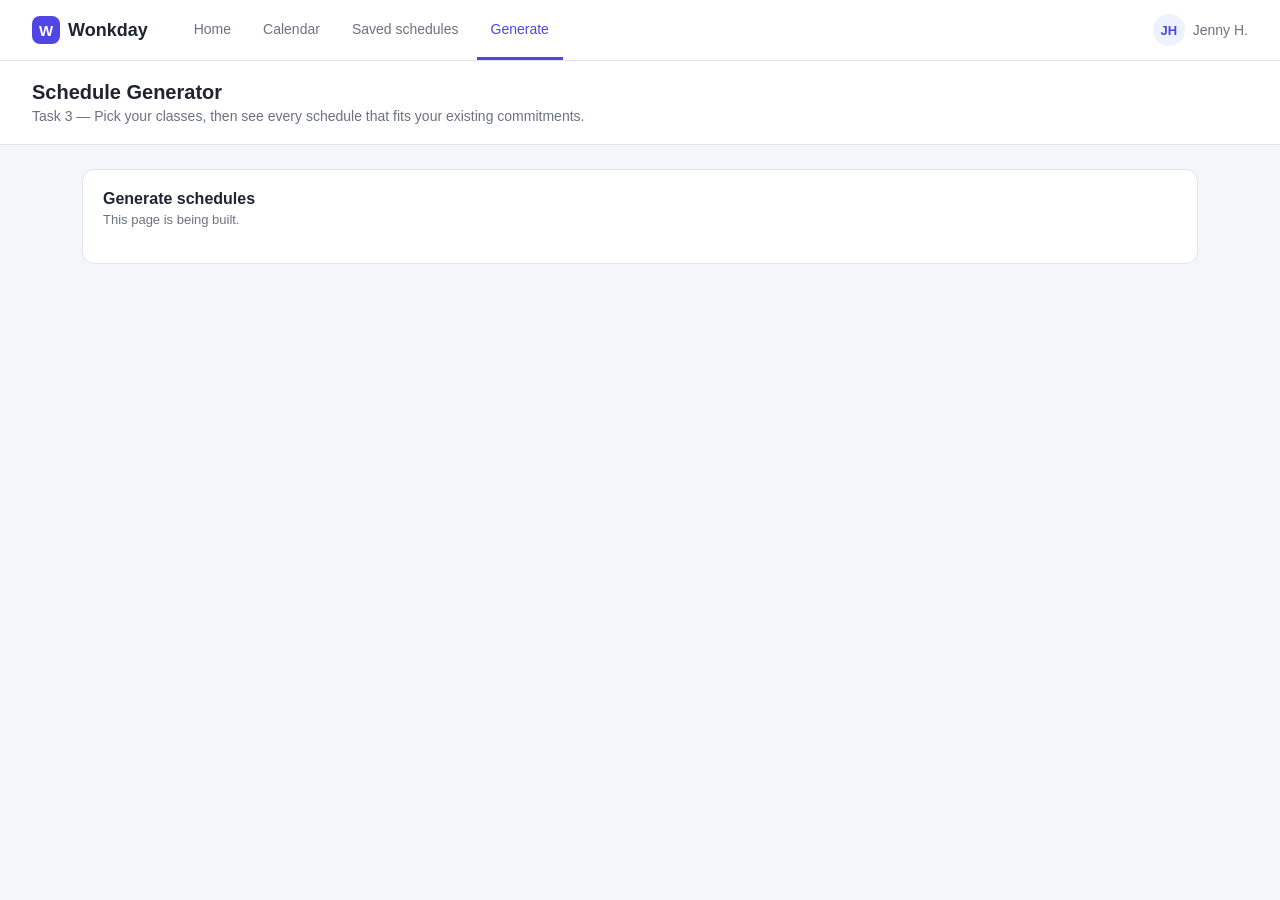
==== generate.html @ 678dd510 "first commit" ====
<!DOCTYPE html>
<html lang="en">
<head>
<meta charset="UTF-8" />
<meta name="viewport" content="width=device-width, initial-scale=1.0" />
<title>Generate · Wonkday</title>
<link rel="stylesheet" href="css/app.css" />
</head>
<body>

<nav class="app-nav" aria-label="Main">
  <div class="inner">
    <a class="brand" href="index.html"><span class="logo">W</span>Wonkday</a>
    <div class="links">
      <a href="index.html">Home</a>
      <a href="calendar.html">Calendar</a>
      <a href="schedules.html">Saved schedules</a>
      <a href="generate.html" aria-current="page">Generate</a>
    </div>
    <div class="user"><span class="avatar">JH</span>Jenny H.</div>
  </div>
</nav>

<header class="page-header">
  <h1>Schedule Generator</h1>
  <p>Task 3 — Pick your classes, then see every schedule that fits your existing commitments.</p>
</header>

<main class="page">
  <section class="panel">
    <h2>Generate schedules</h2>
    <p class="sub">This page is being built.</p>
  </section>
</main>

<script src="js/store.js"></script>
</body>
</html>
---- css/app.css ----
:root {
  --bg: #f5f6fa;
  --panel: #ffffff;
  --border: #e1e4ea;
  --text: #1f2430;
  --muted: #6b7280;
  --accent: #4f46e5;
  --accent-dark: #4338ca;
  --accent-light: #eef2ff;
  --class-color: #4f46e5;
  --work-color: #0f9d58;
  --commit-color: #e8871e;
  --candidate-color: #7c3aed;
  --danger: #dc2626;
  --danger-light: #fee2e2;
  --success: #15803d;
  --success-light: #dcfce7;
}

* { box-sizing: border-box; }

body {
  margin: 0;
  font-family: -apple-system, BlinkMacSystemFont, "Segoe UI", Roboto, Helvetica, Arial, sans-serif;
  background: var(--bg);
  color: var(--text);
}

.app-nav {
  background: var(--panel);
  border-bottom: 1px solid var(--border);
  position: sticky;
  top: 0;
  z-index: 20;
}
.app-nav .inner {
  padding: 0 32px;
  display: flex;
  align-items: center;
  gap: 32px;
  height: 60px;
}
.app-nav .brand {
  display: flex;
  align-items: center;
  gap: 8px;
  font-weight: 700;
  font-size: 18px;
  color: var(--text);
  text-decoration: none;
}
.app-nav .brand .logo {
  width: 28px;
  height: 28px;
  border-radius: 8px;
  background: var(--accent);
  color: #fff;
  display: inline-flex;
  align-items: center;
  justify-content: center;
  font-size: 15px;
}
.app-nav .links { display: flex; gap: 4px; height: 100%; }
.app-nav .links a {
  display: flex;
  align-items: center;
  padding: 0 14px;
  color: var(--muted);
  text-decoration: none;
  font-size: 14px;
  font-weight: 500;
  border-bottom: 3px solid transparent;
}
.app-nav .links a:hover { color: var(--text); }
.app-nav .links a[aria-current="page"] {
  color: var(--accent);
  border-bottom-color: var(--accent);
}
.app-nav .user {
  margin-left: auto;
  display: flex;
  align-items: center;
  gap: 8px;
  font-size: 14px;
  color: var(--muted);
}
.app-nav .user .avatar {
  width: 32px;
  height: 32px;
  border-radius: 50%;
  background: var(--accent-light);
  color: var(--accent);
  font-weight: 700;
  font-size: 13px;
  display: inline-flex;
  align-items: center;
  justify-content: center;
}

.page-header {
  background: var(--panel);
  border-bottom: 1px solid var(--border);
  padding: 20px 32px;
}
.page-header h1 { margin: 0 0 4px; font-size: 20px; }
.page-header p { margin: 0; color: var(--muted); font-size: 14px; }

.page {
  max-width: 1180px;
  margin: 0 auto;
  padding: 24px 32px 64px;
}

.panel {
  background: var(--panel);
  border: 1px solid var(--border);
  border-radius: 12px;
  padding: 20px;
}
.panel h2 { margin: 0 0 4px; font-size: 16px; }
.panel .sub { margin: 0 0 16px; font-size: 13px; color: var(--muted); }

.btn {
  display: inline-flex;
  align-items: center;
  justify-content: center;
  padding: 10px 14px;
  border-radius: 8px;
  font-size: 14px;
  font-weight: 600;
  cursor: pointer;
  border: none;
  text-decoration: none;
  font-family: inherit;
  background: var(--accent);
  color: #fff;
}
.btn:hover { background: var(--accent-dark); }

.legend { display: flex; gap: 16px; margin-top: 12px; font-size: 12px; color: var(--muted); flex-wrap: wrap; }
.legend span { display: inline-flex; align-items: center; gap: 6px; }
.swatch { width: 10px; height: 10px; border-radius: 3px; display: inline-block; }

.toast {
  position: fixed;
  left: 50%;
  bottom: 28px;
  transform: translateX(-50%) translateY(20px);
  background: var(--text);
  color: #fff;
  padding: 12px 20px;
  border-radius: 10px;
  font-size: 14px;
  opacity: 0;
  pointer-events: none;
  transition: opacity 0.2s, transform 0.2s;
  z-index: 50;
}
.toast.show { opacity: 1; transform: translateX(-50%) translateY(0); }
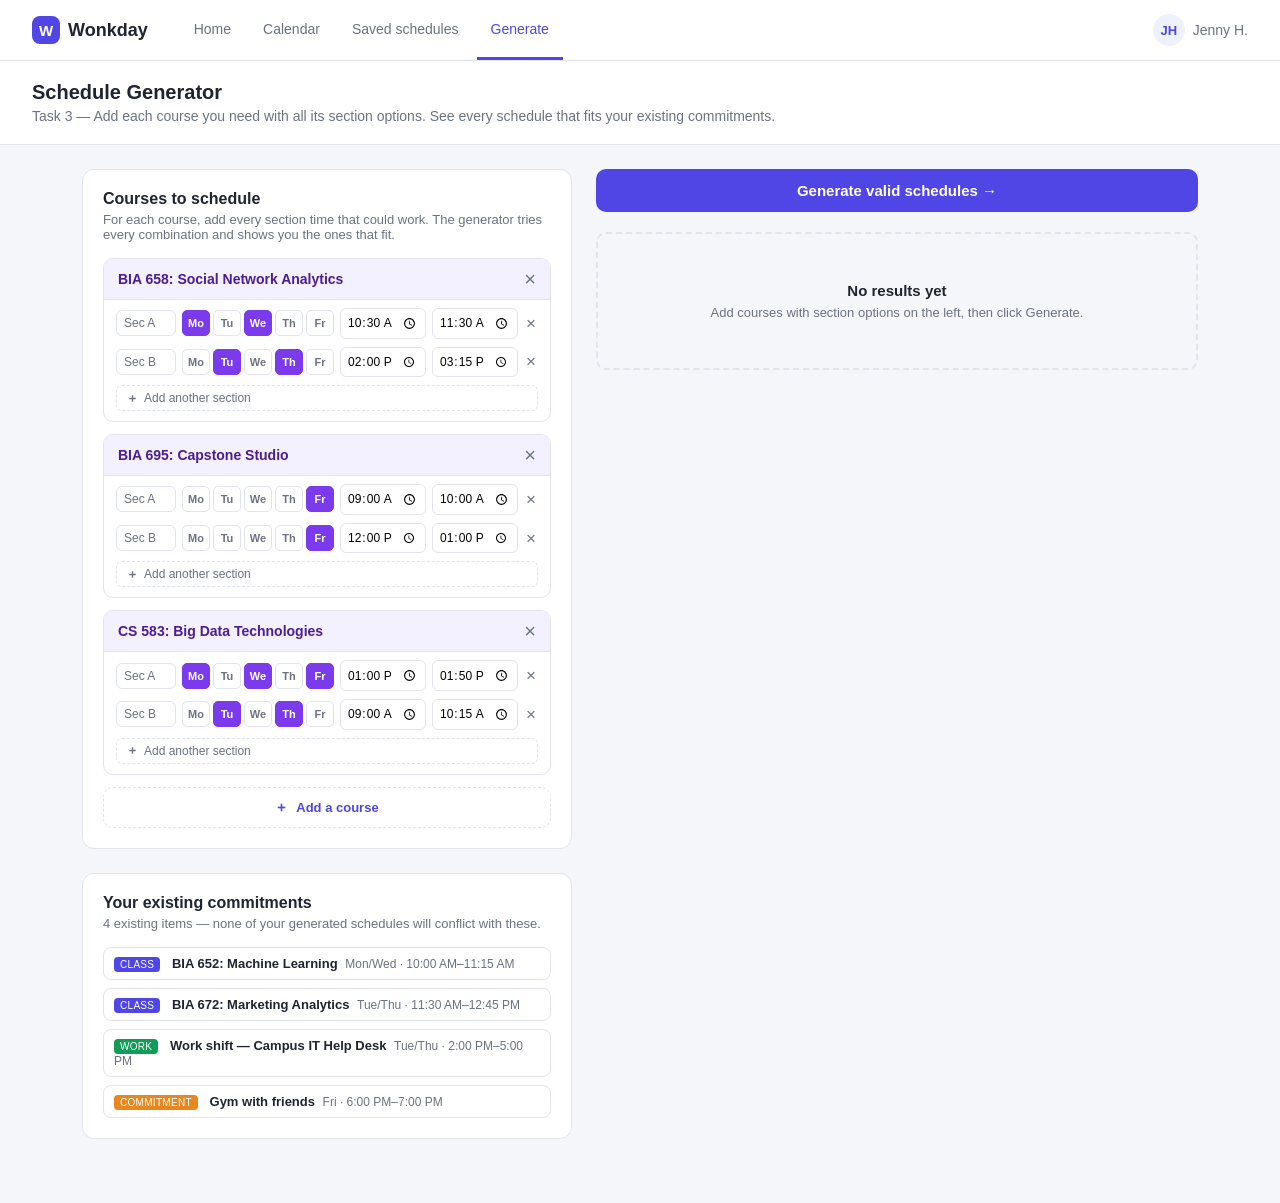
==== commit 9393cb27: "Enhance course scheduling layout and functionality Added CSS styles for layout and course management" ====
--- a/generate.html
+++ b/generate.html
@@ -5,6 +5,286 @@
 <meta name="viewport" content="width=device-width, initial-scale=1.0" />
 <title>Generate · Wonkday</title>
 <link rel="stylesheet" href="css/app.css" />
+<style>
+  .gen-layout {
+    display: grid;
+    grid-template-columns: 1.1fr 1.4fr;
+    gap: 24px;
+    align-items: start;
+  }
+  @media (max-width: 900px) { .gen-layout { grid-template-columns: 1fr; } }
+
+  /* ── Course cards ── */
+  .course-card {
+    border: 1px solid var(--border);
+    border-radius: 10px;
+    overflow: hidden;
+    margin-bottom: 12px;
+  }
+  .course-head {
+    display: flex;
+    align-items: center;
+    gap: 10px;
+    padding: 10px 12px;
+    background: #f3f0ff;
+    border-bottom: 1px solid var(--border);
+  }
+  .course-head input[type="text"] {
+    flex: 1;
+    border: none;
+    background: transparent;
+    font-size: 14px;
+    font-weight: 600;
+    color: #4c1d95;
+    outline: none;
+    min-width: 0;
+  }
+  .course-head .remove-course {
+    background: none;
+    border: none;
+    cursor: pointer;
+    color: var(--muted);
+    font-size: 20px;
+    padding: 0 2px;
+    line-height: 1;
+  }
+  .course-head .remove-course:hover { color: var(--danger); }
+
+  .sections-area { padding: 8px 12px 10px; }
+
+  .section-row {
+    display: grid;
+    grid-template-columns: 60px 1fr auto auto auto;
+    gap: 6px;
+    align-items: center;
+    margin-bottom: 8px;
+  }
+  .sec-label {
+    border: 1px solid var(--border);
+    border-radius: 6px;
+    padding: 5px 7px;
+    font-size: 12px;
+    font-family: inherit;
+    color: var(--muted);
+    width: 100%;
+  }
+  .days-wrap { display: flex; gap: 3px; }
+  .day-btn {
+    width: 28px;
+    height: 26px;
+    border-radius: 5px;
+    border: 1px solid var(--border);
+    background: #fff;
+    font-size: 11px;
+    font-weight: 600;
+    cursor: pointer;
+    color: var(--muted);
+    padding: 0;
+  }
+  .day-btn.on { background: var(--candidate-color); color: #fff; border-color: var(--candidate-color); }
+  input[type="time"] {
+    border: 1px solid var(--border);
+    border-radius: 6px;
+    padding: 5px 6px;
+    font-size: 12px;
+    font-family: inherit;
+    width: 86px;
+  }
+  .remove-sec {
+    background: none;
+    border: none;
+    cursor: pointer;
+    color: var(--muted);
+    font-size: 17px;
+    padding: 0 2px;
+    line-height: 1;
+  }
+  .remove-sec:hover { color: var(--danger); }
+
+  .add-sec-btn {
+    display: flex;
+    align-items: center;
+    gap: 6px;
+    background: none;
+    border: 1px dashed var(--border);
+    border-radius: 6px;
+    padding: 5px 10px;
+    font-size: 12px;
+    color: var(--muted);
+    cursor: pointer;
+    width: 100%;
+    margin-top: 2px;
+    font-family: inherit;
+  }
+  .add-sec-btn:hover { border-color: var(--candidate-color); color: var(--candidate-color); }
+
+  .add-course-btn {
+    display: flex;
+    align-items: center;
+    justify-content: center;
+    gap: 8px;
+    background: none;
+    border: 1px dashed var(--border);
+    border-radius: 10px;
+    padding: 12px;
+    font-size: 13px;
+    font-weight: 600;
+    color: var(--accent);
+    cursor: pointer;
+    width: 100%;
+    font-family: inherit;
+    margin-top: 4px;
+  }
+  .add-course-btn:hover { background: var(--accent-light); border-color: var(--accent); }
+
+  /* ── Commitments list ── */
+  .item-row {
+    display: flex;
+    align-items: center;
+    justify-content: space-between;
+    gap: 12px;
+    border: 1px solid var(--border);
+    border-radius: 8px;
+    padding: 8px 10px;
+    font-size: 13px;
+    margin-top: 8px;
+  }
+  .tag {
+    font-size: 10px;
+    text-transform: uppercase;
+    letter-spacing: 0.03em;
+    padding: 2px 6px;
+    border-radius: 4px;
+    color: #fff;
+    margin-right: 8px;
+  }
+  .tag.class      { background: var(--class-color); }
+  .tag.work       { background: var(--work-color); }
+  .tag.commitment { background: var(--commit-color); }
+  .meta { color: var(--muted); font-size: 12px; margin-left: 4px; }
+
+  /* ── Generate button ── */
+  .gen-btn {
+    width: 100%;
+    padding: 13px;
+    background: var(--accent);
+    color: #fff;
+    border: none;
+    border-radius: 10px;
+    font-size: 15px;
+    font-weight: 700;
+    cursor: pointer;
+    margin-bottom: 20px;
+    font-family: inherit;
+  }
+  .gen-btn:hover { background: var(--accent-dark); }
+
+  /* ── Results ── */
+  .result-count {
+    font-size: 13px;
+    font-weight: 600;
+    color: var(--muted);
+    margin-bottom: 12px;
+  }
+  .ok-label  { color: var(--success); }
+  .bad-label { color: var(--danger); }
+
+  .result-card {
+    border: 1px solid var(--border);
+    border-radius: 10px;
+    overflow: hidden;
+    margin-bottom: 14px;
+  }
+  .result-head {
+    display: flex;
+    align-items: center;
+    justify-content: space-between;
+    padding: 9px 14px;
+    background: #f3f0ff;
+    border-bottom: 1px solid var(--border);
+    font-size: 13px;
+    font-weight: 600;
+    color: #4c1d95;
+  }
+  .result-body { padding: 12px 14px; }
+
+  /* Mini grid */
+  .mini-wrap { overflow-x: auto; margin-bottom: 10px; }
+  .mini-grid {
+    display: grid;
+    grid-template-columns: 44px repeat(5, 1fr);
+    min-width: 460px;
+    border: 1px solid var(--border);
+    border-radius: 6px;
+    overflow: hidden;
+    position: relative;
+  }
+  .mhead {
+    background: #fafbfc;
+    font-size: 11px;
+    font-weight: 600;
+    text-align: center;
+    padding: 5px 2px;
+    border-bottom: 1px solid var(--border);
+    border-left: 1px solid var(--border);
+    color: var(--muted);
+  }
+  .mhead.corner { border-left: none; }
+  .mtime {
+    font-size: 10px;
+    color: var(--muted);
+    text-align: right;
+    padding: 1px 4px 0 0;
+    border-top: 1px solid #f0f1f4;
+    position: relative;
+    top: -5px;
+  }
+  .mcell {
+    border-left: 1px solid var(--border);
+    border-top: 1px solid #f0f1f4;
+    height: 16px;
+    position: relative;
+  }
+  .mblock {
+    position: absolute;
+    border-radius: 4px;
+    padding: 2px 4px;
+    font-size: 10px;
+    line-height: 1.2;
+    color: #fff;
+    overflow: hidden;
+    white-space: nowrap;
+    text-overflow: ellipsis;
+  }
+  .mblock.candidate   { background: var(--candidate-color); }
+  .mblock.class       { background: var(--class-color); }
+  .mblock.work        { background: var(--work-color); }
+  .mblock.commitment  { background: var(--commit-color); }
+
+  .sec-rows { display: flex; flex-direction: column; gap: 4px; }
+  .sec-row-item {
+    display: flex;
+    align-items: center;
+    gap: 8px;
+    font-size: 12px;
+  }
+  .sec-row-item .cname { font-weight: 600; flex: 1; white-space: nowrap; overflow: hidden; text-overflow: ellipsis; }
+  .sec-row-item .ctime { color: var(--muted); white-space: nowrap; }
+
+  .empty-state {
+    border: 2px dashed var(--border);
+    border-radius: 10px;
+    padding: 48px 24px;
+    text-align: center;
+    color: var(--muted);
+    font-size: 13px;
+  }
+  .empty-state strong { display: block; color: var(--text); font-size: 15px; margin-bottom: 6px; }
+
+  .legend { display: flex; gap: 14px; margin-top: 10px; font-size: 12px; color: var(--muted); flex-wrap: wrap; }
+  .legend span { display: inline-flex; align-items: center; gap: 5px; }
+  .swatch { width: 10px; height: 10px; border-radius: 3px; display: inline-block; flex-shrink: 0; }
+</style>
 </head>
 <body>
 
@@ -23,16 +303,336 @@
 
 <header class="page-header">
   <h1>Schedule Generator</h1>
-  <p>Task 3 — Pick your classes, then see every schedule that fits your existing commitments.</p>
+  <p>Task 3 — Add each course you need with all its section options. See every schedule that fits your existing commitments.</p>
 </header>
 
 <main class="page">
-  <section class="panel">
-    <h2>Generate schedules</h2>
-    <p class="sub">This page is being built.</p>
-  </section>
+  <div class="gen-layout">
+
+    <!-- Left: courses + existing commitments -->
+    <div>
+      <section class="panel" style="margin-bottom:24px">
+        <h2>Courses to schedule</h2>
+        <p class="sub">For each course, add every section time that could work. The generator tries every combination and shows you the ones that fit.</p>
+        <div id="courseList"></div>
+        <button class="add-course-btn" id="addCourseBtn">
+          <svg width="13" height="13" viewBox="0 0 24 24" fill="none" stroke="currentColor" stroke-width="3" aria-hidden="true"><line x1="12" y1="5" x2="12" y2="19"/><line x1="5" y1="12" x2="19" y2="12"/></svg>
+          Add a course
+        </button>
+      </section>
+
+      <section class="panel">
+        <h2>Your existing commitments</h2>
+        <p class="sub" id="commitSub"></p>
+        <div id="commitList"></div>
+      </section>
+    </div>
+
+    <!-- Right: generate + results -->
+    <div>
+      <button class="gen-btn" id="genBtn">
+        Generate valid schedules →
+      </button>
+      <div id="results">
+        <div class="empty-state">
+          <strong>No results yet</strong>
+          Add courses with section options on the left, then click Generate.
+        </div>
+      </div>
+    </div>
+
+  </div>
 </main>
 
 <script src="js/store.js"></script>
+<script>
+(() => {
+  const START_H = 8;
+  const END_H   = 21;
+  const ROW_H   = 16; // px per 30-min slot
+
+  const esc = s => String(s).replace(/[&<>"]/g, c => ({'&':'&amp;','<':'&lt;','>':'&gt;','"':'&quot;'}[c]));
+
+  let uidN = 1;
+  const uid = () => `g${uidN++}`;
+
+  // ── State ────────────────────────────────────────────────────────────
+  // courses: [ { id, name, sections: [ { id, label, days:[], start, end } ] } ]
+  let courses = [
+    {
+      id: uid(), name: "BIA 658: Social Network Analytics",
+      sections: [
+        { id: uid(), label: "Sec A", days: ["Mon","Wed"], start: "10:30", end: "11:30" },
+        { id: uid(), label: "Sec B", days: ["Tue","Thu"], start: "14:00", end: "15:15" },
+      ]
+    },
+    {
+      id: uid(), name: "BIA 695: Capstone Studio",
+      sections: [
+        { id: uid(), label: "Sec A", days: ["Fri"],        start: "09:00", end: "10:00" },
+        { id: uid(), label: "Sec B", days: ["Fri"],        start: "12:00", end: "13:00" },
+      ]
+    },
+    {
+      id: uid(), name: "CS 583: Big Data Technologies",
+      sections: [
+        { id: uid(), label: "Sec A", days: ["Mon","Wed","Fri"], start: "13:00", end: "13:50" },
+        { id: uid(), label: "Sec B", days: ["Tue","Thu"],       start: "09:00", end: "10:15" },
+      ]
+    },
+  ];
+
+  // ── Algorithm ────────────────────────────────────────────────────────
+  function generate() {
+    const existing = WonkStore.getItems();
+    const groups   = courses.map(c => c.sections);
+    if (!groups.length || groups.some(g => !g.length)) return null;
+
+    // Cartesian product
+    const all = groups.reduce(
+      (acc, grp) => acc.flatMap(combo => grp.map(s => [...combo, s])),
+      [[]]
+    );
+
+    return all.filter(combo => {
+      for (let i = 0; i < combo.length; i++) {
+        // vs. existing items
+        for (const item of existing) {
+          if (WonkStore.overlaps(combo[i], item)) return false;
+        }
+        // vs. other sections in this combo
+        for (let j = i + 1; j < combo.length; j++) {
+          if (WonkStore.overlaps(combo[i], combo[j])) return false;
+        }
+      }
+      return true;
+    });
+  }
+
+  // ── Course panel ─────────────────────────────────────────────────────
+  function renderCourses() {
+    const list = document.getElementById('courseList');
+    list.innerHTML = '';
+    courses.forEach(course => {
+      const div = document.createElement('div');
+      div.className = 'course-card';
+      div.dataset.cid = course.id;
+      div.innerHTML = `
+        <div class="course-head">
+          <input type="text" class="cname-input" value="${esc(course.name)}" placeholder="Course name" />
+          <button class="remove-course" title="Remove course">×</button>
+        </div>
+        <div class="sections-area">
+          ${course.sections.map(s => secRowHTML(course.id, s)).join('')}
+          <button class="add-sec-btn">
+            <svg width="11" height="11" viewBox="0 0 24 24" fill="none" stroke="currentColor" stroke-width="3" aria-hidden="true"><line x1="12" y1="5" x2="12" y2="19"/><line x1="5" y1="12" x2="19" y2="12"/></svg>
+            Add another section
+          </button>
+        </div>`;
+
+      // events — course-level
+      div.querySelector('.cname-input').addEventListener('input', e => {
+        course.name = e.target.value;
+      });
+      div.querySelector('.remove-course').addEventListener('click', () => {
+        courses = courses.filter(c => c.id !== course.id);
+        renderCourses();
+      });
+      div.querySelector('.add-sec-btn').addEventListener('click', () => {
+        course.sections.push({
+          id: uid(),
+          label: `Sec ${String.fromCharCode(65 + course.sections.length)}`,
+          days: [], start: '09:00', end: '10:15'
+        });
+        renderCourses();
+      });
+
+      // events — per-section
+      div.querySelectorAll('.sec-row').forEach(row => {
+        const sid = row.dataset.sid;
+        const sec = course.sections.find(s => s.id === sid);
+        if (!sec) return;
+
+        row.querySelector('.remove-sec').addEventListener('click', () => {
+          if (course.sections.length <= 1) {
+            showToast('Each course needs at least one section');
+            return;
+          }
+          course.sections = course.sections.filter(s => s.id !== sid);
+          renderCourses();
+        });
+        row.querySelector('.sec-label').addEventListener('input', e => {
+          sec.label = e.target.value;
+        });
+        row.querySelectorAll('.day-btn').forEach(btn => {
+          btn.addEventListener('click', () => {
+            const d = btn.dataset.day;
+            if (sec.days.includes(d)) sec.days = sec.days.filter(x => x !== d);
+            else sec.days.push(d);
+            btn.classList.toggle('on', sec.days.includes(d));
+          });
+        });
+        row.querySelector('.sec-start').addEventListener('change', e => { sec.start = e.target.value; });
+        row.querySelector('.sec-end'  ).addEventListener('change', e => { sec.end   = e.target.value; });
+      });
+
+      list.appendChild(div);
+    });
+  }
+
+  function secRowHTML(cid, sec) {
+    return `
+      <div class="section-row sec-row" data-sid="${sec.id}">
+        <input type="text" class="sec-label" value="${esc(sec.label)}" placeholder="Label" />
+        <div class="days-wrap">
+          ${WonkStore.DAYS.map(d =>
+            `<button type="button" class="day-btn ${sec.days.includes(d) ? 'on' : ''}" data-day="${d}">${d.slice(0,2)}</button>`
+          ).join('')}
+        </div>
+        <input type="time" class="sec-start" value="${sec.start}" />
+        <input type="time" class="sec-end"   value="${sec.end}" />
+        <button type="button" class="remove-sec" title="Remove">×</button>
+      </div>`;
+  }
+
+  // ── Commitments panel ─────────────────────────────────────────────
+  function renderCommitments() {
+    const items = WonkStore.getItems();
+    document.getElementById('commitSub').textContent =
+      `${items.length} existing item${items.length !== 1 ? 's' : ''} — none of your generated schedules will conflict with these.`;
+    document.getElementById('commitList').innerHTML = items.length
+      ? items.map(it => `
+          <div class="item-row">
+            <span>
+              <span class="tag ${it.type}">${it.type}</span>
+              <strong>${esc(it.name)}</strong>
+              <span class="meta">${it.days.join('/')} · ${WonkStore.fmtRange(it.start, it.end)}</span>
+            </span>
+          </div>`).join('')
+      : '<p class="sub" style="margin-top:8px">No commitments loaded yet.</p>';
+  }
+
+  // ── Results ──────────────────────────────────────────────────────────
+  function renderResults() {
+    const area   = document.getElementById('results');
+    const combos = generate();
+
+    if (!combos) {
+      area.innerHTML = `<div class="empty-state"><strong>Missing section info</strong>Make sure every course has at least one section with days and start/end times filled in.</div>`;
+      return;
+    }
+    if (!combos.length) {
+      area.innerHTML = `
+        <div class="result-count"><span class="bad-label">No valid schedules found.</span></div>
+        <div class="empty-state">
+          <strong>All combinations conflict</strong>
+          Try adding more section options per course, or check your existing commitments on the left.
+        </div>`;
+      showToast('No conflict-free schedules found');
+      return;
+    }
+
+    area.innerHTML = `
+      <div class="result-count">
+        <span class="ok-label">✓ ${combos.length} valid schedule${combos.length !== 1 ? 's' : ''} found</span>
+        — no conflicts with your existing commitments.
+      </div>
+      ${combos.map((combo, i) => {
+        const dayCount = new Set(combo.flatMap(s => s.days)).size;
+        return `
+          <div class="result-card">
+            <div class="result-head">
+              <span>Schedule ${i + 1} of ${combos.length}</span>
+              <span>${dayCount} day${dayCount !== 1 ? 's' : ''} with new classes</span>
+            </div>
+            <div class="result-body">
+              <div class="mini-wrap">
+                <div class="mini-grid" id="mg${i}" style="grid-template-rows:auto repeat(${(END_H-START_H)*2},${ROW_H}px);"></div>
+              </div>
+              <div class="legend">
+                <span><span class="swatch" style="background:var(--candidate-color)"></span>New section</span>
+                <span><span class="swatch" style="background:var(--class-color)"></span>Class</span>
+                <span><span class="swatch" style="background:var(--work-color)"></span>Work</span>
+                <span><span class="swatch" style="background:var(--commit-color)"></span>Commitment</span>
+              </div>
+              <div class="sec-rows" style="margin-top:10px">
+                ${combo.map((s, j) => `
+                  <div class="sec-row-item">
+                    <span class="swatch" style="background:var(--candidate-color)"></span>
+                    <span class="cname">${esc(courses[j].name)}</span>
+                    <span class="ctime">${esc(s.label)} · ${s.days.join('/')} ${WonkStore.fmtRange(s.start, s.end)}</span>
+                  </div>`).join('')}
+              </div>
+            </div>
+          </div>`;
+      }).join('')}`;
+
+    // Paint mini grids after DOM is ready
+    requestAnimationFrame(() => {
+      const existing = WonkStore.getItems();
+      combos.forEach((combo, i) => {
+        const grid = document.getElementById(`mg${i}`);
+        if (!grid) return;
+        buildGrid(grid, combo, existing);
+      });
+    });
+
+    showToast(`${combos.length} valid schedule${combos.length !== 1 ? 's' : ''} found`);
+  }
+
+  function buildGrid(grid, candidateSecs, existingItems) {
+    const totalRows = (END_H - START_H) * 2;
+    let html = `<div class="mhead corner"></div>` +
+      WonkStore.DAYS.map(d => `<div class="mhead">${d}</div>`).join('');
+    for (let r = 0; r < totalRows; r++) {
+      const mins = r * 30;
+      const hr   = START_H + Math.floor(mins / 60);
+      const lbl  = mins % 60 === 0 ? WonkStore.fmtTime(`${hr}:00`) : '';
+      html += `<div class="mtime">${lbl}</div>` +
+        WonkStore.DAYS.map(() => '<div class="mcell"></div>').join('');
+    }
+    grid.innerHTML = html;
+
+    requestAnimationFrame(() => {
+      const headerH = (grid.querySelector('.mhead') || {}).getBoundingClientRect?.().height ?? 22;
+      const all = [
+        ...existingItems.map(it => ({ ...it, _cls: it.type })),
+        ...candidateSecs.map(s  => ({ ...s,  _cls: 'candidate' })),
+      ];
+      WonkStore.DAYS.forEach((day, di) => {
+        all.filter(it => it.days.includes(day)).forEach(it => {
+          const sm = WonkStore.toMinutes(it.start) - START_H * 60;
+          const em = WonkStore.toMinutes(it.end)   - START_H * 60;
+          if (sm < 0 || em <= 0) return;
+          const block = document.createElement('div');
+          block.className = `mblock ${it._cls}`;
+          block.style.cssText = `
+            top:    ${headerH + (sm / 30) * ROW_H}px;
+            height: ${Math.max(((em - sm) / 30) * ROW_H, 14)}px;
+            left:   calc(44px + ${di} * ((100% - 44px) / 5) + 2px);
+            width:  calc((100% - 44px) / 5 - 4px);`;
+          block.title       = `${it.name} · ${WonkStore.fmtRange(it.start, it.end)}`;
+          block.textContent = it.name;
+          grid.appendChild(block);
+        });
+      });
+    });
+  }
+
+  // ── Init ─────────────────────────────────────────────────────────────
+  document.getElementById('addCourseBtn').addEventListener('click', () => {
+    courses.push({
+      id: uid(), name: 'New Course',
+      sections: [{ id: uid(), label: 'Sec A', days: [], start: '09:00', end: '10:15' }]
+    });
+    renderCourses();
+  });
+
+  document.getElementById('genBtn').addEventListener('click', renderResults);
+
+  renderCourses();
+  renderCommitments();
+})();
+</script>
 </body>
 </html>
